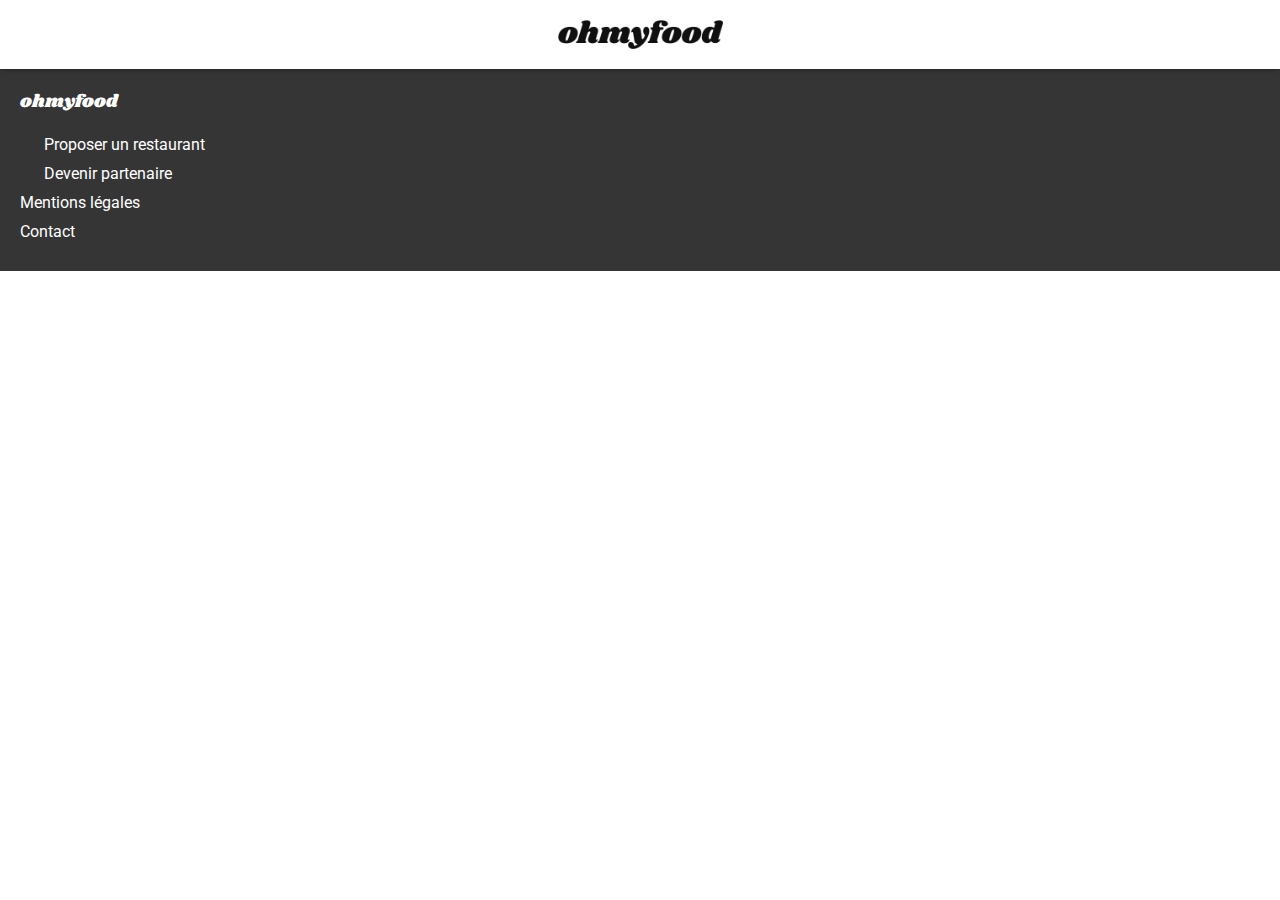
==== restaurants/a-la-francaise/index.html @ 398dfa6a "Added restaurants pages" ====
<!DOCTYPE html>
<html lang="fr">

<head>
    <meta charset="UTF-8">
    <meta name="viewport" content="width=device-width, initial-scale=1.0">
    <link rel="preconnect" href="https://fonts.gstatic.com">
    <link href="https://fonts.googleapis.com/css2?family=Roboto:wght@300;400;500;700&family=Shrikhand&display=swap"
        rel="stylesheet">
    <link rel="stylesheet" href="https://use.fontawesome.com/releases/v5.15.1/css/all.css"
        integrity="sha384-vp86vTRFVJgpjF9jiIGPEEqYqlDwgyBgEF109VFjmqGmIY/Y4HV4d3Gp2irVfcrp" crossorigin="anonymous">
    <link rel="stylesheet" href="../../css/main.css">
    <title>OhMyFood</title>
</head>

<body>

    <!-- HEADER -->
    <header class="header">
        <div class="container">
            <div class="header__brand">
                <a href="#">
                    <img src="../../assets/img/logo/ohmyfood.png" alt="ohmyfood">
                </a>
            </div>
        </div>
    </header>
    <!-- END HEADER -->



    <!-- FOOTER -->
    <footer class="footer">
        <div class="container">
            <div class="footer__brand">
                <a href="#">ohmyfood</a>
            </div>
            <ul class="footer__list">
                <li class="footer__item">
                    <a href="#"><span class="icon--prefix"><i class="fas fa-utensils"></i></span> Proposer un restaurant</a>
                </li>
                <li class="footer__item">
                    <a href="#"><span class="icon--prefix icon--xs"><i class="fas fa-hands-helping"></i></span> Devenir partenaire</a>
                </li>
                <li class="footer__item">
                    <a href="#">Mentions légales</a>
                </li>
                <li class="footer__item">
                    <a href="#">Contact</a>
                </li>
            </ul>
        </div>
    </footer>
    <!-- END FOOTER -->
</body>

</html>
---- css/main.css ----
html {
  box-sizing: border-box;
  font-size: 62.5%;
}

*, *::before, *::after {
  box-sizing: inherit;
}

body {
  margin: 0;
  font-family: 'Roboto', sans-serif;
  font-size: 1.6rem;
  font-weight: 300;
}

h1, h2, h3, h4, h5, h6, p {
  margin: 0;
  font-size: 100%;
}

ul, ol {
  margin: 0;
  padding: 0;
  list-style: none;
}

img {
  display: block;
  width: 100%;
}

a {
  text-decoration: none;
  color: inherit;
}

button {
  border: none;
  background: none;
  font: inherit;
  cursor: pointer;
}

.container {
  padding-right: 2rem;
  padding-left: 2rem;
}

.img--fluid {
  position: absolute;
  top: 0;
  right: 0;
  bottom: 0;
  left: 0;
  object-fit: cover;
  height: 100%;
}

.icon--prefix {
  display: inline-block;
  width: 2rem;
}

.icon--xs {
  font-size: 75%;
}

.sr-only {
  position: absolute;
  width: 1px;
  height: 1px;
  padding: 0;
  margin: -1px;
  overflow: hidden;
  clip: rect(0, 0, 0, 0);
  white-space: nowrap;
  border-width: 0;
}

.btn {
  display: inline-block;
  padding: 1.6rem 2.4rem;
  background: linear-gradient(to bottom, #ff79da, #9356dc);
  color: white;
  font-size: 1.5rem;
  font-weight: 500;
  box-shadow: 0 6px 8px 2px rgba(0, 0, 0, 0.15);
}

.btn--rounded {
  border-radius: 10rem;
}

.card {
  position: relative;
  overflow: hidden;
  box-shadow: 0 6px 8px 2px rgba(0, 0, 0, 0.15);
}

.card--default {
  margin-top: 2rem;
  border-radius: 1.6rem;
}

.card--inline {
  display: flex;
  align-items: center;
  padding: 2.6rem 2rem 2.6rem 2.6rem;
  border-radius: 2rem;
  background-color: #f6f6f6;
}

.card__image {
  height: 0;
  padding-top: 52.4%;
  position: relative;
}

.card__title {
  font-size: 1.8rem;
}

.card__body--inline {
  display: flex;
  padding: 1.8rem 1.4rem;
}

.card__infos {
  flex: 1;
}

.card__icon {
  width: 3rem;
  text-align: center;
  font-size: 2rem;
  color: #7d7d7d;
}

.card__label {
  margin-left: 2rem;
  font-weight: 500;
}

.card__cta {
  display: flex;
  align-items: center;
  padding: 0 1rem;
  font-size: 2.4rem;
}

.info {
  padding: 1.6rem 0;
  background-color: #e9e9e9;
  text-align: center;
  font-size: 1.5rem;
  font-weight: 700;
  color: #353535;
}

.info .fas {
  margin-right: 1.4rem;
}

.header {
  position: relative;
  padding: 2rem 0;
  box-shadow: 0 0 6px rgba(0, 0, 0, 0.4);
  z-index: 100;
}

.header__brand {
  width: 16.5rem;
  margin: 0 auto;
}

.hero {
  background-color: #f6f6f6;
  text-align: center;
}

.hero__body {
  padding: 4rem 0 5.6rem;
}

.hero__title {
  width: 80%;
  margin: 0 auto;
  font-size: 2.4rem;
}

.hero__tagline {
  margin-top: 1rem;
  font-size: 1.8rem;
  color: #353535;
}

.hero__cta {
  margin-top: 3rem;
}

.instructions {
  padding: 5rem 0 6.6rem;
}

.instructions__title {
  font-size: 2.4rem;
}

.instructions__list {
  margin-top: 3rem;
  counter-reset: step;
}

.instructions__step {
  position: relative;
  margin-top: 2rem;
  padding-left: 1.3rem;
  counter-increment: step;
}

.instructions__step::after {
  content: counter(step);
  display: inline-flex;
  align-items: center;
  justify-content: center;
  position: absolute;
  left: 0;
  top: calc(50% - 1.3rem);
  width: 2.6rem;
  height: 2.6rem;
  border-radius: 50%;
  background-color: #9356dc;
  font-size: 1.5rem;
  font-weight: 500;
  color: white;
}

.restaurants {
  padding: 5.8rem 0 6.5rem;
  background-color: #f6f6f6;
}

.restaurants__title {
  font-size: 2.4rem;
}

.restaurants__grid {
  margin-top: 3rem;
}

.footer {
  padding: 2rem 0 3rem;
  background-color: #353535;
  font-weight: 400;
  color: white;
}

.footer__brand {
  font-family: 'Shrikhand', cursive;
  font-size: 1.8rem;
}

.footer__list {
  margin-top: 2rem;
}

.footer__item {
  margin-top: 1rem;
}
/*# sourceMappingURL=main.css.map */
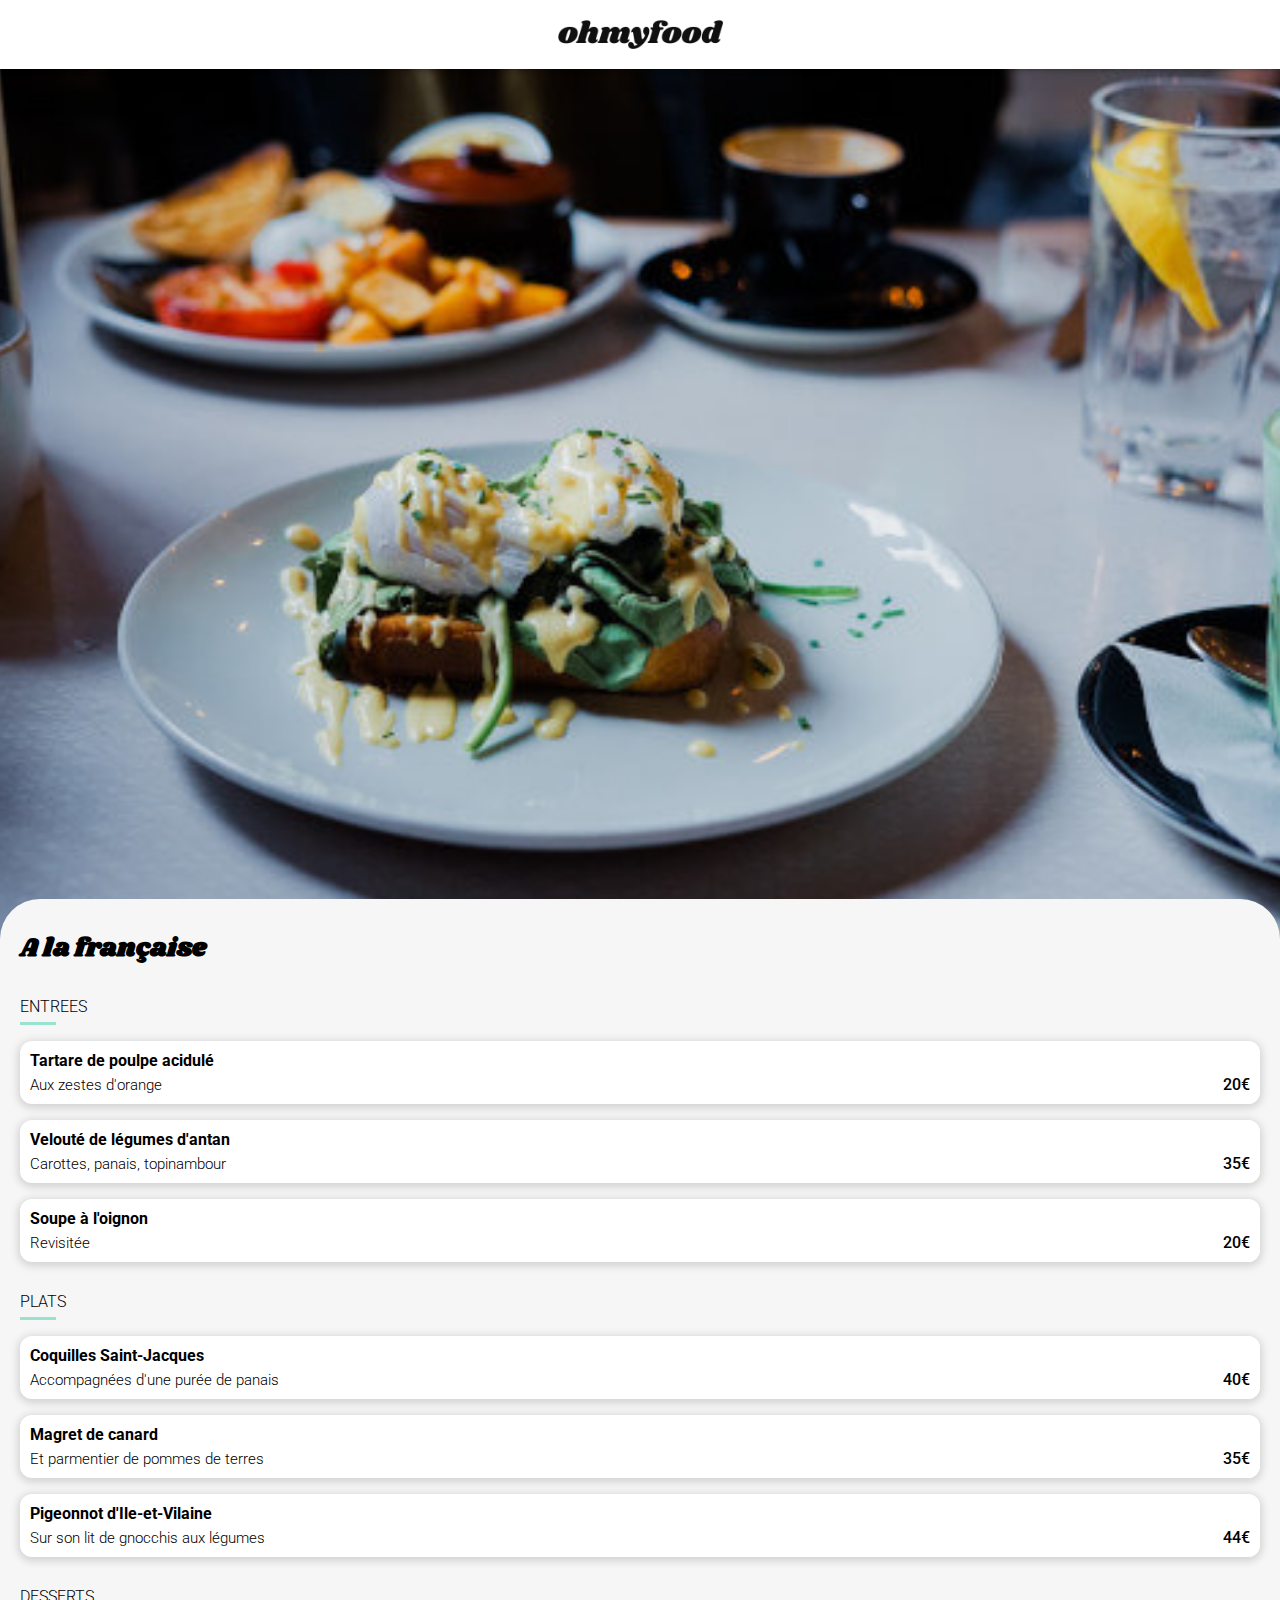
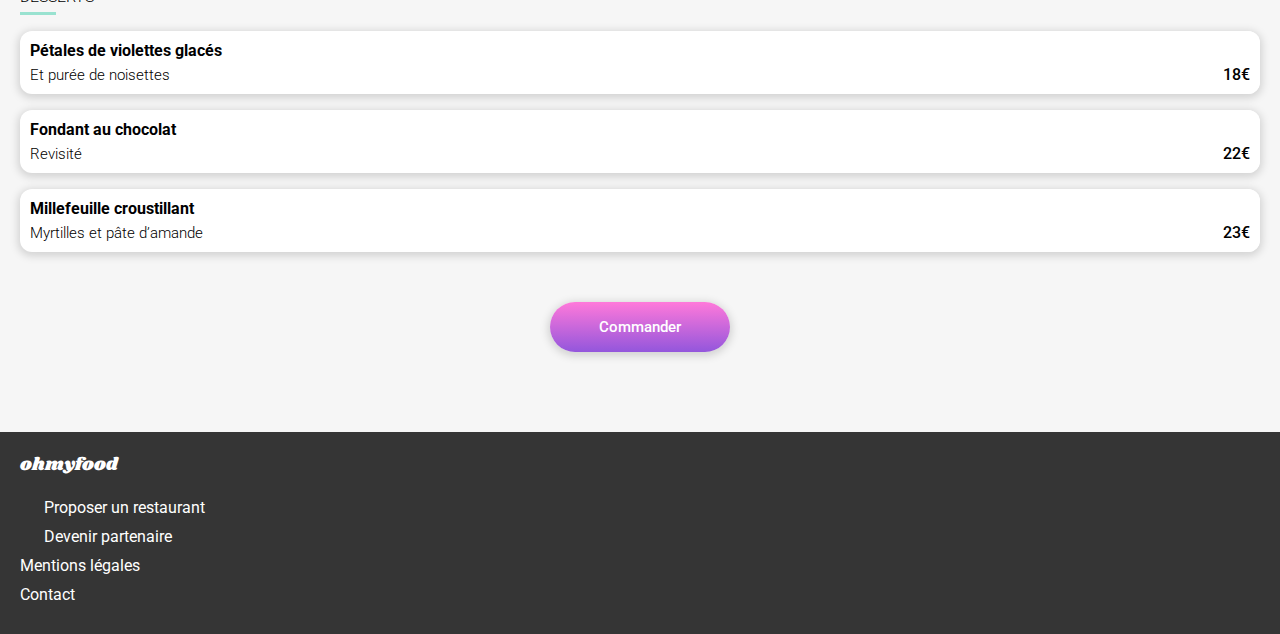
==== commit 4384718c: "Made first restaurant page" ====
--- a/restaurants/a-la-francaise/index.html
+++ b/restaurants/a-la-francaise/index.html
@@ -9,7 +9,7 @@
         rel="stylesheet">
     <link rel="stylesheet" href="https://use.fontawesome.com/releases/v5.15.1/css/all.css"
         integrity="sha384-vp86vTRFVJgpjF9jiIGPEEqYqlDwgyBgEF109VFjmqGmIY/Y4HV4d3Gp2irVfcrp" crossorigin="anonymous">
-    <link rel="stylesheet" href="../../css/main.css">
+    <link rel="stylesheet" href="/css/main.css">
     <title>OhMyFood</title>
 </head>
 
@@ -18,15 +18,166 @@
     <!-- HEADER -->
     <header class="header">
         <div class="container">
+            <a href="/" class="back">
+                <i class="fas fa-arrow-left"></i>
+            </a>
             <div class="header__brand">
                 <a href="#">
-                    <img src="../../assets/img/logo/ohmyfood.png" alt="ohmyfood">
+                    <img src="/assets/img/logo/ohmyfood.png" alt="ohmyfood">
                 </a>
             </div>
         </div>
     </header>
     <!-- END HEADER -->
 
+    <main>
+        <div class="restaurant">
+            <div class="restaurant__image">
+                <img class="img--fluid" src="/assets/img/restaurants/toa-heftiba-DQKerTsQwi0-unsplash.jpg" alt="">
+            </div>
+            <div class="container">
+                <div class="restaurant__body">
+                    <div class="restaurant__headline">
+                        <h1 class="restaurant__title">A la française</h1>
+                        <div class="restaurant__like">
+                            <button>
+                                <i class="far fa-heart"></i>
+                                <span class="sr-only">Favori</span>
+                            </button>
+                        </div>
+                    </div>
+                    <div class="restaurant__menu">
+                        <div class="category">
+                            <h2 class="category__title">ENTREES</h2>
+                            <ul class="category__list">
+                                <li class="card card--info">
+                                    <div class="card__description">
+                                        <h3>Tartare de poulpe acidulé</h3>
+                                        <p>Aux zestes d'orange</p>
+                                    </div>
+                                    <div class="card__slider">
+                                        <span class="card__price">20€</span>
+                                        <span class="card__check">
+                                            <i class="fas fa-check-circle"></i>
+                                        </span>
+                                    </div>
+                                </li>
+                                <li class="card card--info">
+                                    <div class="card__description">
+                                        <h3>Velouté de légumes d'antan</h3>
+                                        <p>Carottes, panais, topinambour</p>
+                                    </div>
+                                    <div class="card__slider">
+                                        <span class="card__price">35€</span>
+                                        <span class="card__check">
+                                            <i class="fas fa-check-circle"></i>
+                                        </span>
+                                    </div>
+                                </li>
+                                <li class="card card--info">
+                                    <div class="card__description">
+                                        <h3>Soupe à l'oignon</h3>
+                                        <p>Revisitée</p>
+                                    </div>
+                                    <div class="card__slider">
+                                        <span class="card__price">20€</span>
+                                        <span class="card__check">
+                                            <i class="fas fa-check-circle"></i>
+                                        </span>
+                                    </div>
+                                </li>
+                            </ul>
+                        </div>
+                        <div class="category">
+                            <h2 class="category__title">PLATS</h2>
+                            <ul class="category__list">
+                                <li class="card card--info">
+                                    <div class="card__description">
+                                        <h3>Coquilles Saint-Jacques</h3>
+                                        <p>Accompagnées d'une purée de panais</p>
+                                    </div>
+                                    <div class="card__slider">
+                                        <span class="card__price">40€</span>
+                                        <span class="card__check">
+                                            <i class="fas fa-check-circle"></i>
+                                        </span>
+                                    </div>
+                                </li>
+                                <li class="card card--info">
+                                    <div class="card__description">
+                                        <h3>Magret de canard</h3>
+                                        <p>Et parmentier de pommes de terres</p>
+                                    </div>
+                                    <div class="card__slider">
+                                        <span class="card__price">35€</span>
+                                        <span class="card__check">
+                                            <i class="fas fa-check-circle"></i>
+                                        </span>
+                                    </div>
+                                </li>
+                                <li class="card card--info">
+                                    <div class="card__description">
+                                        <h3>Pigeonnot d'Ile-et-Vilaine</h3>
+                                        <p>Sur son lit de gnocchis aux légumes</p>
+                                    </div>
+                                    <div class="card__slider">
+                                        <span class="card__price">44€</span>
+                                        <span class="card__check">
+                                            <i class="fas fa-check-circle"></i>
+                                        </span>
+                                    </div>
+                                </li>
+                            </ul>
+                        </div>
+                        <div class="category">
+                            <h2 class="category__title">DESSERTS</h2>
+                            <ul class="category__list">
+                                <li class="card card--info">
+                                    <div class="card__description">
+                                        <h3>Pétales de violettes glacés</h3>
+                                        <p>Et purée de noisettes</p>
+                                    </div>
+                                    <div class="card__slider">
+                                        <span class="card__price">18€</span>
+                                        <span class="card__check">
+                                            <i class="fas fa-check-circle"></i>
+                                        </span>
+                                    </div>
+                                </li>
+                                <li class="card card--info">
+                                    <div class="card__description">
+                                        <h3>Fondant au chocolat</h3>
+                                        <p>Revisité</p>
+                                    </div>
+                                    <div class="card__slider">
+                                        <span class="card__price">22€</span>
+                                        <span class="card__check">
+                                            <i class="fas fa-check-circle"></i>
+                                        </span>
+                                    </div>
+                                </li>
+                                <li class="card card--info">
+                                    <div class="card__description">
+                                        <h3>Millefeuille croustillant</h3>
+                                        <p>Myrtilles et pâte d’amande</p>
+                                    </div>
+                                    <div class="card__slider">
+                                        <span class="card__price">23€</span>
+                                        <span class="card__check">
+                                            <i class="fas fa-check-circle"></i>
+                                        </span>
+                                    </div>
+                                </li>
+                            </ul>
+                        </div>
+                    </div>
+                    <div class="restaurant__cta">
+                        <a href="#" class="btn btn--rounded">Commander</a>
+                    </div>
+                </div>
+            </div>
+        </div>
+    </main>
 
 
     <!-- FOOTER -->
@@ -37,10 +188,12 @@
             </div>
             <ul class="footer__list">
                 <li class="footer__item">
-                    <a href="#"><span class="icon--prefix"><i class="fas fa-utensils"></i></span> Proposer un restaurant</a>
-                </li>
-                <li class="footer__item">
-                    <a href="#"><span class="icon--prefix icon--xs"><i class="fas fa-hands-helping"></i></span> Devenir partenaire</a>
+                    <a href="#"><span class="icon--prefix"><i class="fas fa-utensils"></i></span> Proposer un
+                        restaurant</a>
+                </li>
+                <li class="footer__item">
+                    <a href="#"><span class="icon--prefix icon--xs"><i class="fas fa-hands-helping"></i></span> Devenir
+                        partenaire</a>
                 </li>
                 <li class="footer__item">
                     <a href="#">Mentions légales</a>
--- a/css/main.css
+++ b/css/main.css
@@ -45,6 +45,18 @@
 .container {
   padding-right: 2rem;
   padding-left: 2rem;
+}
+
+.back {
+  display: inline-flex;
+  align-items: center;
+  justify-content: center;
+  height: 3rem;
+  width: 3rem;
+  position: absolute;
+  top: calc(50% - 1.5rem);
+  font-size: 2.2rem;
+  color: #353535;
 }
 
 .img--fluid {
@@ -80,12 +92,13 @@
 
 .btn {
   display: inline-block;
+  min-width: 18rem;
   padding: 1.6rem 2.4rem;
   background: linear-gradient(to bottom, #ff79da, #9356dc);
   color: white;
   font-size: 1.5rem;
   font-weight: 500;
-  box-shadow: 0 6px 8px 2px rgba(0, 0, 0, 0.15);
+  box-shadow: 0 2px 8px 2px rgba(0, 0, 0, 0.15);
 }
 
 .btn--rounded {
@@ -109,6 +122,20 @@
   padding: 2.6rem 2rem 2.6rem 2.6rem;
   border-radius: 2rem;
   background-color: #f6f6f6;
+}
+
+.card--info {
+  display: flex;
+  margin-top: 1.6rem;
+  padding: 1rem;
+  border-radius: 1.2rem;
+  background-color: white;
+  cursor: pointer;
+  box-shadow: 0 2px 8px 2px rgba(0, 0, 0, 0.15);
+}
+
+.card--info:hover .card__slider {
+  transform: translateX(0);
 }
 
 .card__image {
@@ -142,11 +169,51 @@
   font-weight: 500;
 }
 
+.card__description {
+  flex: 1;
+}
+
+.card__description p {
+  margin-top: 0.6rem;
+  font-size: 1.5rem;
+}
+
 .card__cta {
   display: flex;
   align-items: center;
   padding: 0 1rem;
   font-size: 2.4rem;
+}
+
+.card__slider {
+  display: flex;
+  position: absolute;
+  height: 100%;
+  top: 0;
+  right: 0;
+  bottom: 0;
+  transform: translateX(6rem);
+  transition: transform 0.25s ease-in-out;
+  background: linear-gradient(90deg, transparent, white 2.4rem);
+}
+
+.card__price {
+  width: auto;
+  align-self: flex-end;
+  padding-right: 1rem;
+  padding-bottom: 1rem;
+  padding-left: 2.4rem;
+  font-weight: 500;
+}
+
+.card__check {
+  display: inline-flex;
+  align-items: center;
+  justify-content: center;
+  width: 6rem;
+  font-size: 2rem;
+  background-color: #99e2d0;
+  color: white;
 }
 
 .info {
@@ -197,6 +264,23 @@
 
 .hero__cta {
   margin-top: 3rem;
+}
+
+.category {
+  margin-top: 3rem;
+}
+
+.category__title {
+  font-weight: 300;
+}
+
+.category__title::after {
+  content: "";
+  display: block;
+  width: 4ch;
+  height: 3px;
+  margin-top: 6px;
+  background-color: #99e2d0;
 }
 
 .instructions {
@@ -236,6 +320,50 @@
   color: white;
 }
 
+.restaurant {
+  background-color: #f6f6f6;
+}
+
+.restaurant__image {
+  position: relative;
+  height: 0;
+  padding-top: 68%;
+  overflow: hidden;
+}
+
+.restaurant__body {
+  position: relative;
+  margin-right: -2rem;
+  margin-left: -2rem;
+  padding: 3rem 2rem 4rem;
+  border-radius: 4rem 4rem 0 0;
+  background-color: #f6f6f6;
+  transform: translateY(-4rem);
+}
+
+.restaurant__headline {
+  display: flex;
+  align-items: center;
+}
+
+.restaurant__title {
+  flex: 1;
+  font-family: 'Shrikhand', cursive;
+  font-size: 2.6rem;
+}
+
+.restaurant__like {
+  display: flex;
+  align-items: center;
+  padding: 0 1rem;
+  font-size: 2.4rem;
+}
+
+.restaurant__cta {
+  margin-top: 5rem;
+  text-align: center;
+}
+
 .restaurants {
   padding: 5.8rem 0 6.5rem;
   background-color: #f6f6f6;
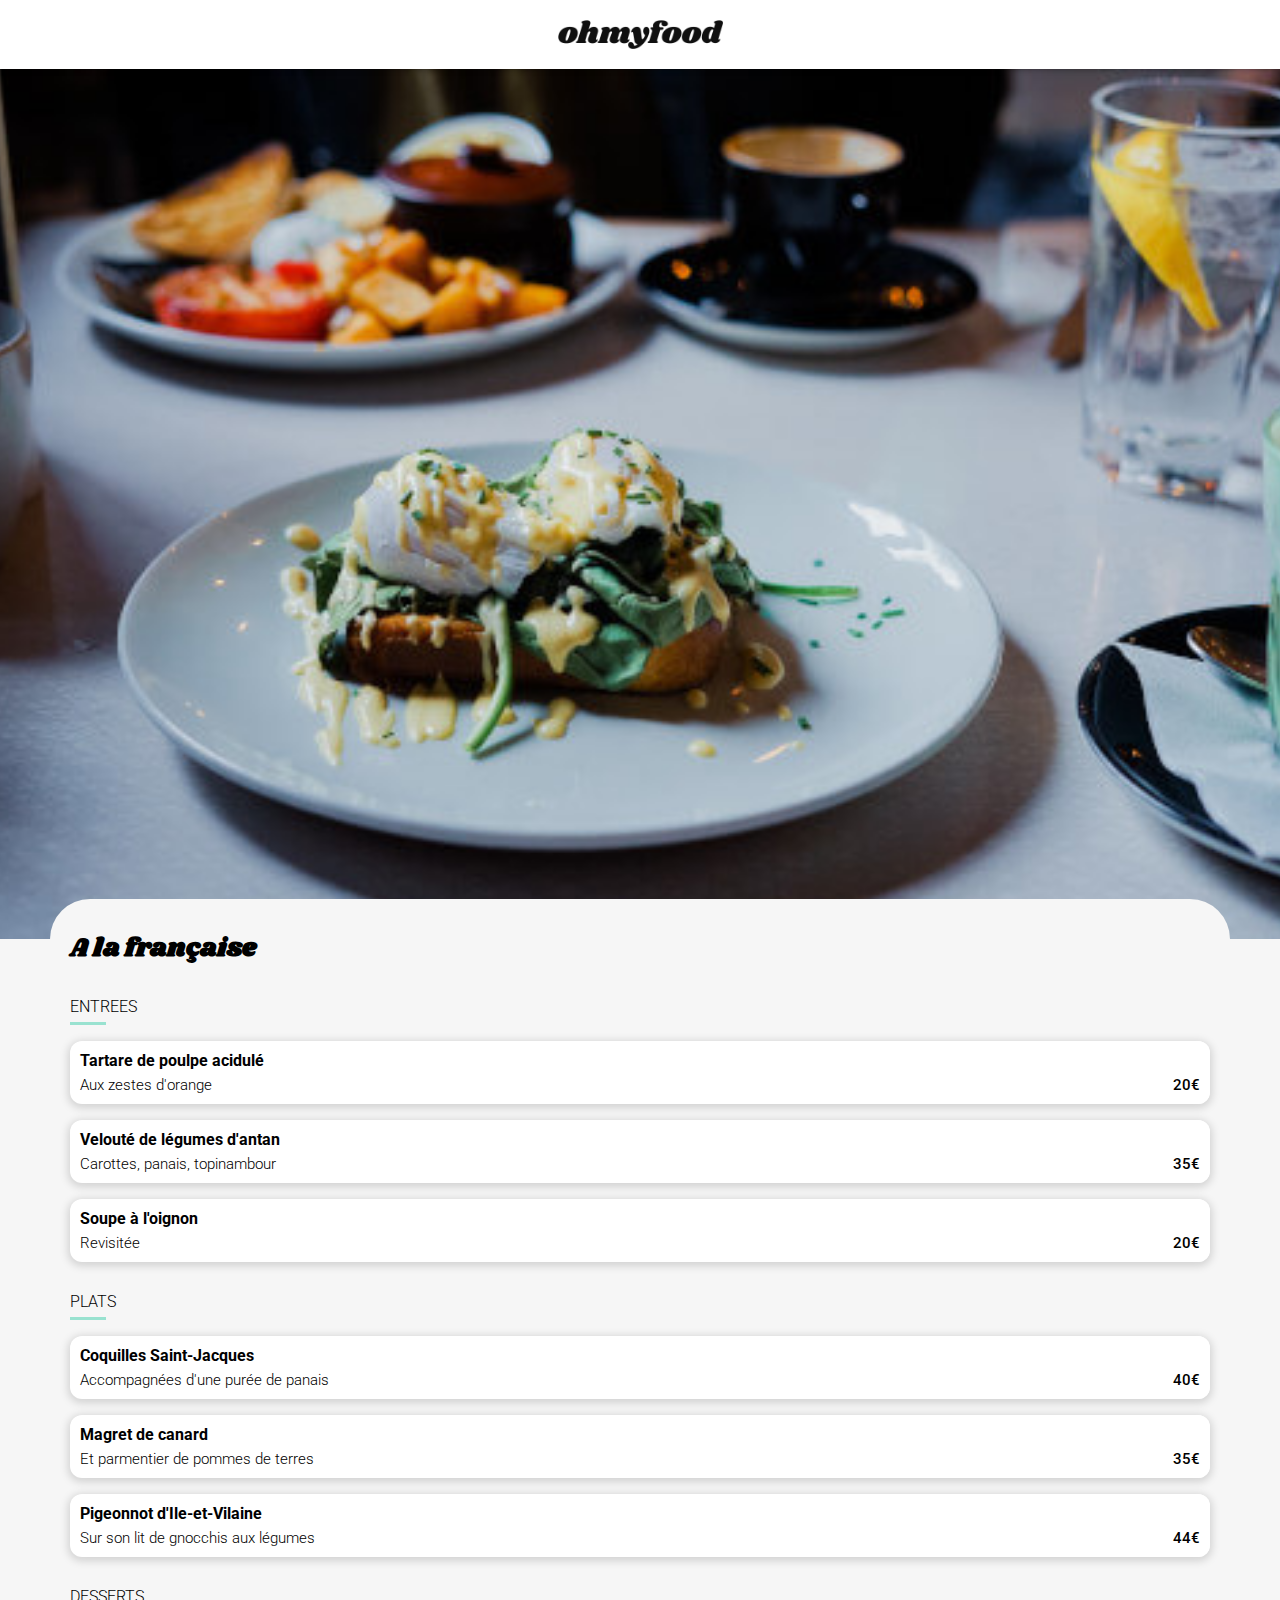
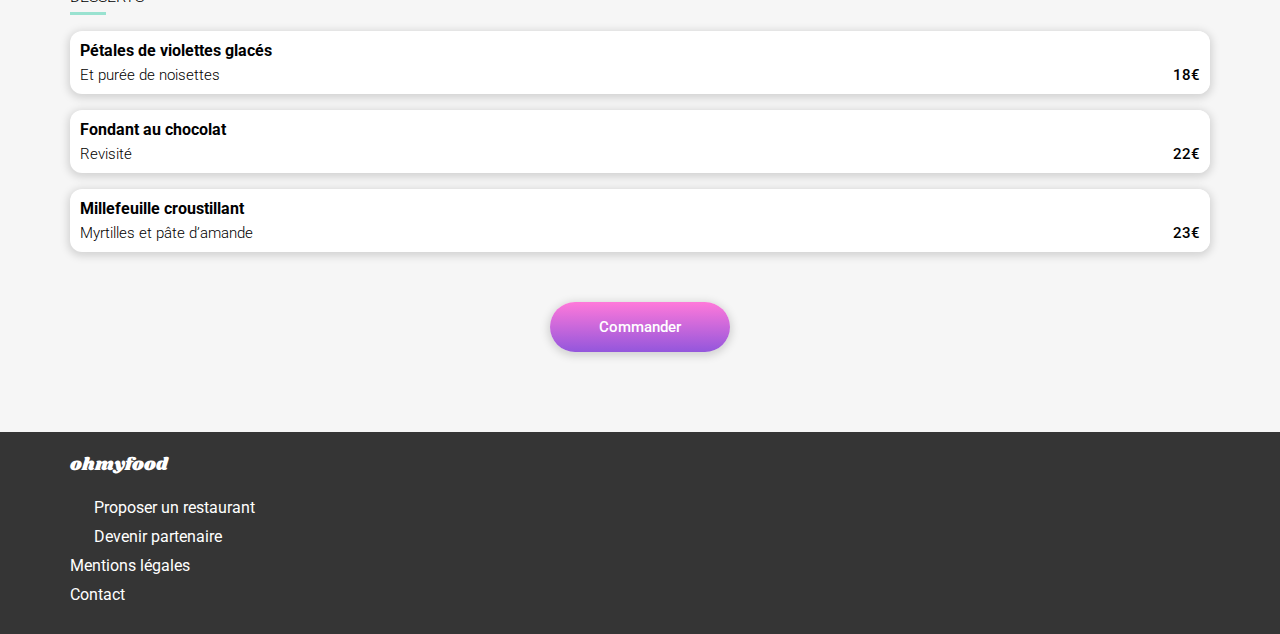
==== commit 1a5993c0: "Added hover effect to 'like' button" ====
--- a/restaurants/a-la-francaise/index.html
+++ b/restaurants/a-la-francaise/index.html
@@ -40,8 +40,9 @@
                     <div class="restaurant__headline">
                         <h1 class="restaurant__title">A la française</h1>
                         <div class="restaurant__like">
-                            <button>
+                            <button class="like">
                                 <i class="far fa-heart"></i>
+                                <i class="fas fa-heart"></i>
                                 <span class="sr-only">Favori</span>
                             </button>
                         </div>
--- a/css/main.css
+++ b/css/main.css
@@ -1,6 +1,7 @@
 html {
   box-sizing: border-box;
   font-size: 62.5%;
+  scroll-behavior: smooth;
 }
 
 *, *::before, *::after {
@@ -43,6 +44,9 @@
 }
 
 .container {
+  width: 100%;
+  max-width: 1180px;
+  margin: 0 auto;
   padding-right: 2rem;
   padding-left: 2rem;
 }
@@ -90,6 +94,30 @@
   border-width: 0;
 }
 
+.like {
+  display: block;
+  position: relative;
+  width: 25px;
+  height: 25px;
+}
+
+.like .fas,
+.like .far {
+  position: absolute;
+  top: 0;
+  left: 0;
+}
+
+.like .fas {
+  color: #9356dc;
+  opacity: 0;
+}
+
+.like:hover .fas {
+  opacity: 1;
+}
+
+/* MEDIA QUERIES */
 .btn {
   display: inline-block;
   min-width: 18rem;
@@ -98,6 +126,7 @@
   color: white;
   font-size: 1.5rem;
   font-weight: 500;
+  transition: box-shadow 0.2s linear;
   box-shadow: 0 2px 8px 2px rgba(0, 0, 0, 0.15);
 }
 
@@ -105,6 +134,10 @@
   border-radius: 10rem;
 }
 
+.btn:hover {
+  box-shadow: 0 4px 8px 2px rgba(0, 0, 0, 0.3);
+}
+
 .card {
   position: relative;
   overflow: hidden;
@@ -112,8 +145,12 @@
 }
 
 .card--default {
-  margin-top: 2rem;
   border-radius: 1.6rem;
+  transition: transform 0.2s ease-in-out;
+}
+
+.card--default:hover {
+  transform: scale(0.98);
 }
 
 .card--inline {
@@ -122,6 +159,21 @@
   padding: 2.6rem 2rem 2.6rem 2.6rem;
   border-radius: 2rem;
   background-color: #f6f6f6;
+}
+
+@media screen and (min-width: 768px) {
+  .card--inline {
+    flex-direction: column;
+    height: 100%;
+  }
+}
+
+.card--inline:hover {
+  background-color: #f2eafb;
+}
+
+.card--inline:hover .card__icon {
+  color: #9356dc;
 }
 
 .card--info {
@@ -164,13 +216,28 @@
   color: #7d7d7d;
 }
 
+@media screen and (min-width: 768px) {
+  .card__icon {
+    margin-bottom: 1.4rem;
+    font-size: 3rem;
+  }
+}
+
 .card__label {
   margin-left: 2rem;
   font-weight: 500;
 }
 
+@media screen and (min-width: 768px) {
+  .card__label {
+    margin-left: unset;
+    text-align: center;
+  }
+}
+
 .card__description {
   flex: 1;
+  text-overflow: ellipsis;
 }
 
 .card__description p {
@@ -203,6 +270,7 @@
   padding-right: 1rem;
   padding-bottom: 1rem;
   padding-left: 2.4rem;
+  font-size: 1.5rem;
   font-weight: 500;
 }
 
@@ -229,6 +297,20 @@
   margin-right: 1.4rem;
 }
 
+.label {
+  display: inline-block;
+  position: absolute;
+  top: 2rem;
+  right: 2rem;
+  padding: 0.5rem 1rem;
+  border-radius: 2px;
+  background-color: #99e2d0;
+  color: #217460;
+  font-size: 1.5rem;
+  font-weight: 500;
+  z-index: 200;
+}
+
 .header {
   position: relative;
   padding: 2rem 0;
@@ -296,11 +378,27 @@
   counter-reset: step;
 }
 
+@media screen and (min-width: 768px) {
+  .instructions__list {
+    display: flex;
+    gap: 3rem;
+  }
+}
+
 .instructions__step {
+  max-width: 360px;
+  margin: 0 auto;
   position: relative;
   margin-top: 2rem;
   padding-left: 1.3rem;
   counter-increment: step;
+}
+
+@media screen and (min-width: 768px) {
+  .instructions__step {
+    flex: 1;
+    margin: unset;
+  }
 }
 
 .instructions__step::after {
@@ -374,7 +472,17 @@
 }
 
 .restaurants__grid {
+  display: grid;
+  row-gap: 2rem;
   margin-top: 3rem;
+}
+
+@media screen and (min-width: 768px) {
+  .restaurants__grid {
+    grid-template-columns: repeat(2, 1fr);
+    column-gap: 3rem;
+    row-gap: 3rem;
+  }
 }
 
 .footer {
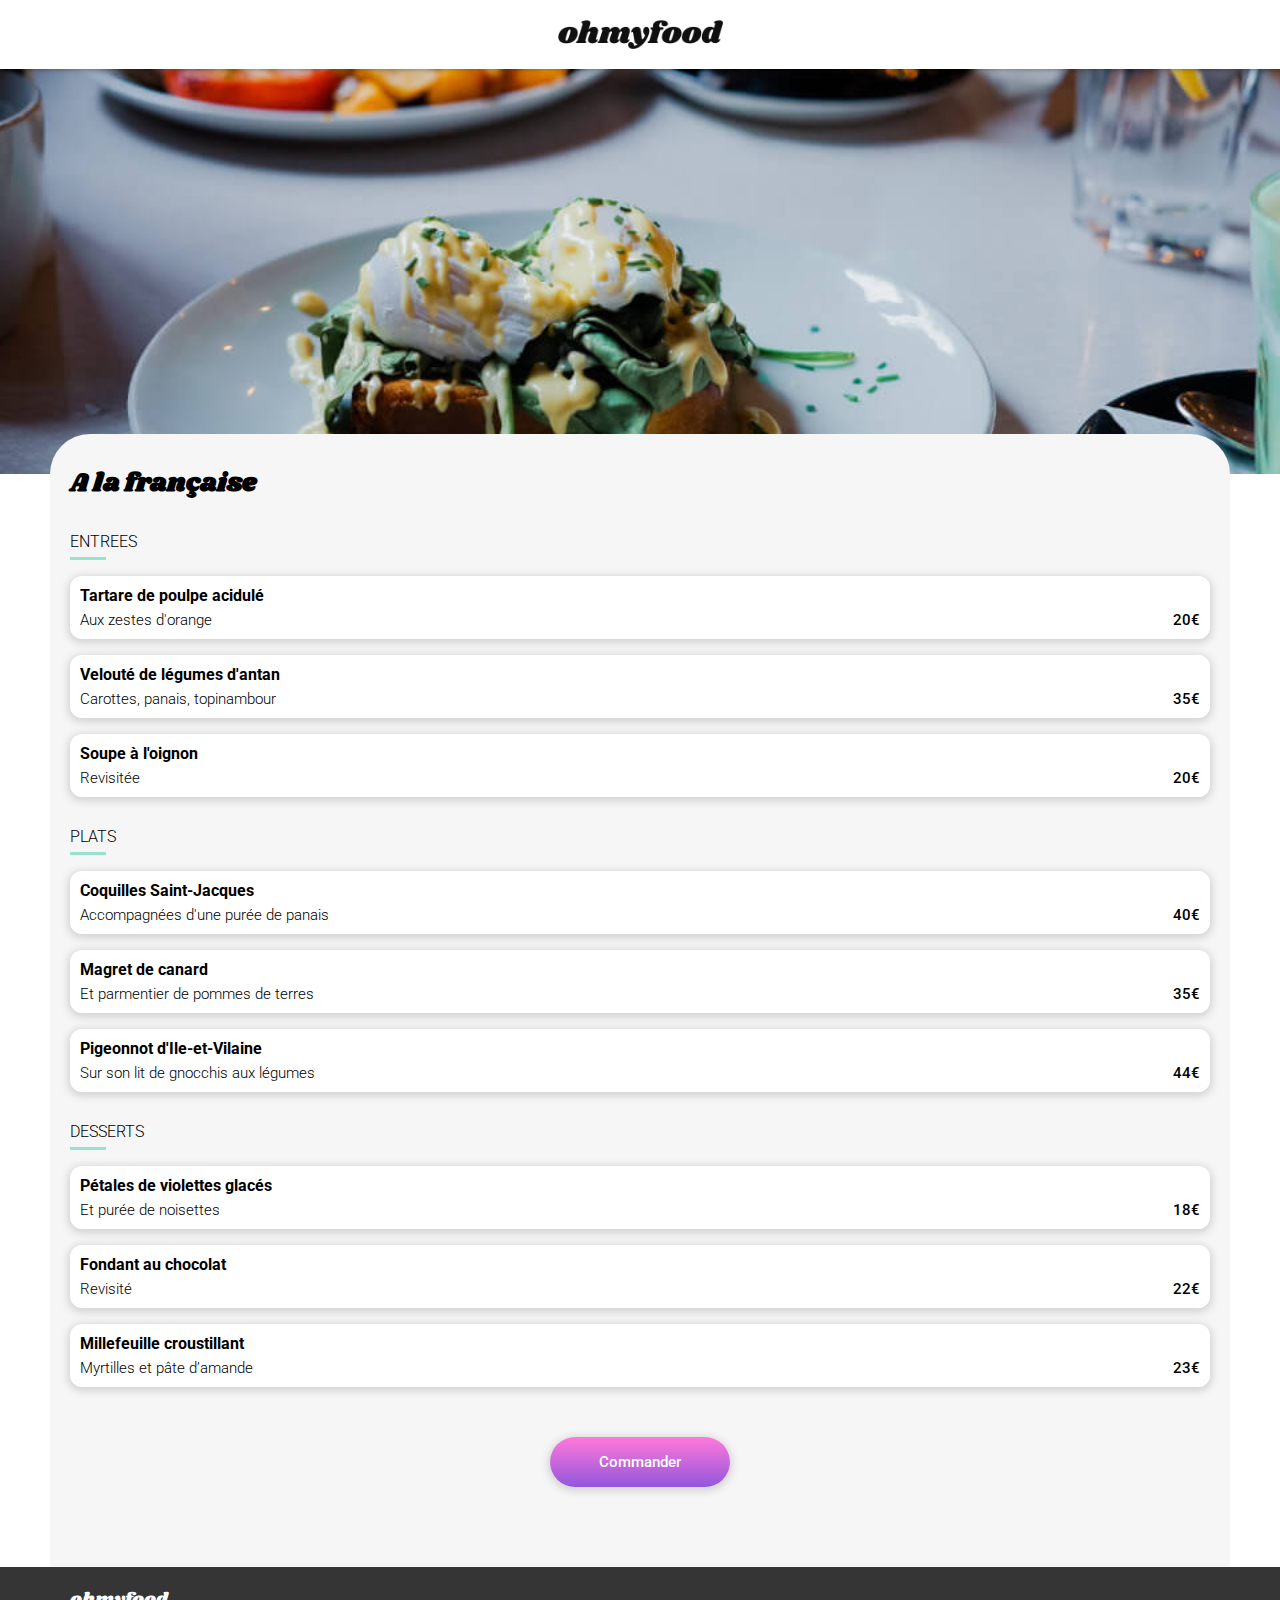
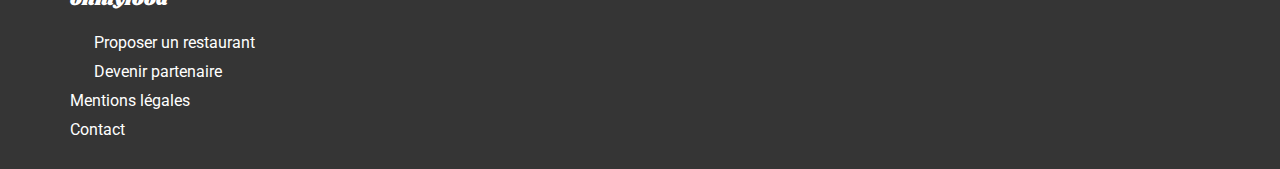
==== commit 96ebf193: "Added responsive images" ====
--- a/restaurants/a-la-francaise/index.html
+++ b/restaurants/a-la-francaise/index.html
@@ -32,9 +32,11 @@
 
     <main>
         <div class="restaurant">
-            <div class="restaurant__image">
-                <img class="img--fluid" src="/assets/img/restaurants/toa-heftiba-DQKerTsQwi0-unsplash.jpg" alt="">
-            </div>
+            <picture class="restaurant__image">
+                <source media="(min-width: 960px)" srcset="/assets/img/restaurants/w-960/toa-heftiba-DQKerTsQwi0-unsplash.jpg">
+                <source media="(min-width: 640px)" srcset="/assets/img/restaurants/w-640/toa-heftiba-DQKerTsQwi0-unsplash.jpg">
+                <img class="img--fluid" src="/assets/img/restaurants/toa-heftiba-DQKerTsQwi0-unsplash.jpg" alt="A la Française">
+            </picture>
             <div class="container">
                 <div class="restaurant__body">
                     <div class="restaurant__headline">
--- a/css/main.css
+++ b/css/main.css
@@ -41,6 +41,10 @@
   background: none;
   font: inherit;
   cursor: pointer;
+}
+
+picture {
+  display: block;
 }
 
 .container {
@@ -61,6 +65,10 @@
   top: calc(50% - 1.5rem);
   font-size: 2.2rem;
   color: #353535;
+}
+
+.back:hover {
+  color: #9356dc;
 }
 
 .img--fluid {
@@ -420,6 +428,8 @@
 
 .restaurant {
   background-color: #f6f6f6;
+  background-color: white;
+  margin-bottom: -4rem;
 }
 
 .restaurant__image {
@@ -429,11 +439,18 @@
   overflow: hidden;
 }
 
+@media screen and (min-width: 768px) {
+  .restaurant__image {
+    height: 45vh;
+    padding-top: unset;
+  }
+}
+
 .restaurant__body {
   position: relative;
   margin-right: -2rem;
   margin-left: -2rem;
-  padding: 3rem 2rem 4rem;
+  padding: 3rem 2rem 8rem;
   border-radius: 4rem 4rem 0 0;
   background-color: #f6f6f6;
   transform: translateY(-4rem);
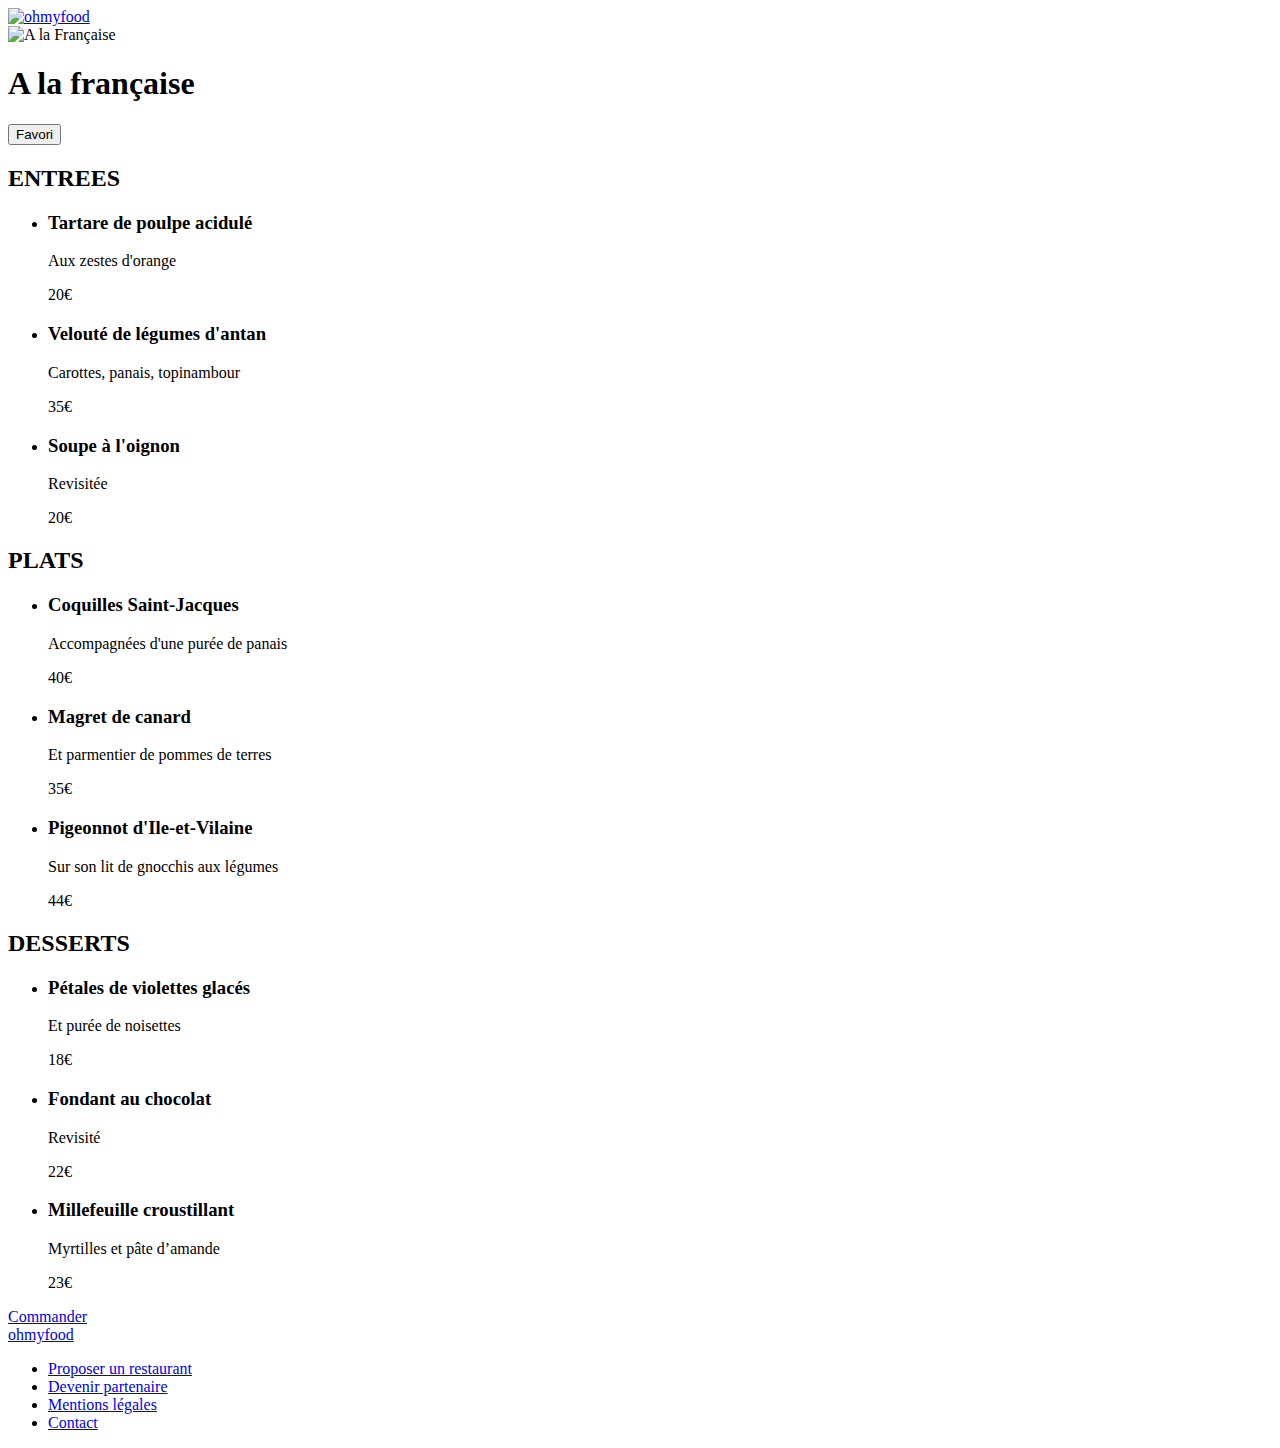
==== commit 849b0860: "Fixed not working url on github pages" ====
--- a/restaurants/a-la-francaise/index.html
+++ b/restaurants/a-la-francaise/index.html
@@ -9,7 +9,7 @@
         rel="stylesheet">
     <link rel="stylesheet" href="https://use.fontawesome.com/releases/v5.15.1/css/all.css"
         integrity="sha384-vp86vTRFVJgpjF9jiIGPEEqYqlDwgyBgEF109VFjmqGmIY/Y4HV4d3Gp2irVfcrp" crossorigin="anonymous">
-    <link rel="stylesheet" href="/css/main.css">
+    <link rel="stylesheet" href="/SebastienCoupe_3_16112020/css/main.css">
     <title>OhMyFood</title>
 </head>
 
@@ -18,12 +18,12 @@
     <!-- HEADER -->
     <header class="header">
         <div class="container">
-            <a href="/" class="back">
+            <a href="/SebastienCoupe_3_16112020/" class="back">
                 <i class="fas fa-arrow-left"></i>
             </a>
             <div class="header__brand">
                 <a href="#">
-                    <img src="/assets/img/logo/ohmyfood.png" alt="ohmyfood">
+                    <img src="/SebastienCoupe_3_16112020/assets/img/logo/ohmyfood.png" alt="ohmyfood">
                 </a>
             </div>
         </div>
@@ -33,9 +33,9 @@
     <main>
         <div class="restaurant">
             <picture class="restaurant__image">
-                <source media="(min-width: 960px)" srcset="/assets/img/restaurants/w-960/toa-heftiba-DQKerTsQwi0-unsplash.jpg">
-                <source media="(min-width: 640px)" srcset="/assets/img/restaurants/w-640/toa-heftiba-DQKerTsQwi0-unsplash.jpg">
-                <img class="img--fluid" src="/assets/img/restaurants/toa-heftiba-DQKerTsQwi0-unsplash.jpg" alt="A la Française">
+                <source media="(min-width: 960px)" srcset="/SebastienCoupe_3_16112020/assets/img/restaurants/w-960/toa-heftiba-DQKerTsQwi0-unsplash.jpg">
+                <source media="(min-width: 640px)" srcset="/SebastienCoupe_3_16112020/assets/img/restaurants/w-640/toa-heftiba-DQKerTsQwi0-unsplash.jpg">
+                <img class="img--fluid" src="/SebastienCoupe_3_16112020/assets/img/restaurants/toa-heftiba-DQKerTsQwi0-unsplash.jpg" alt="A la Française">
             </picture>
             <div class="container">
                 <div class="restaurant__body">
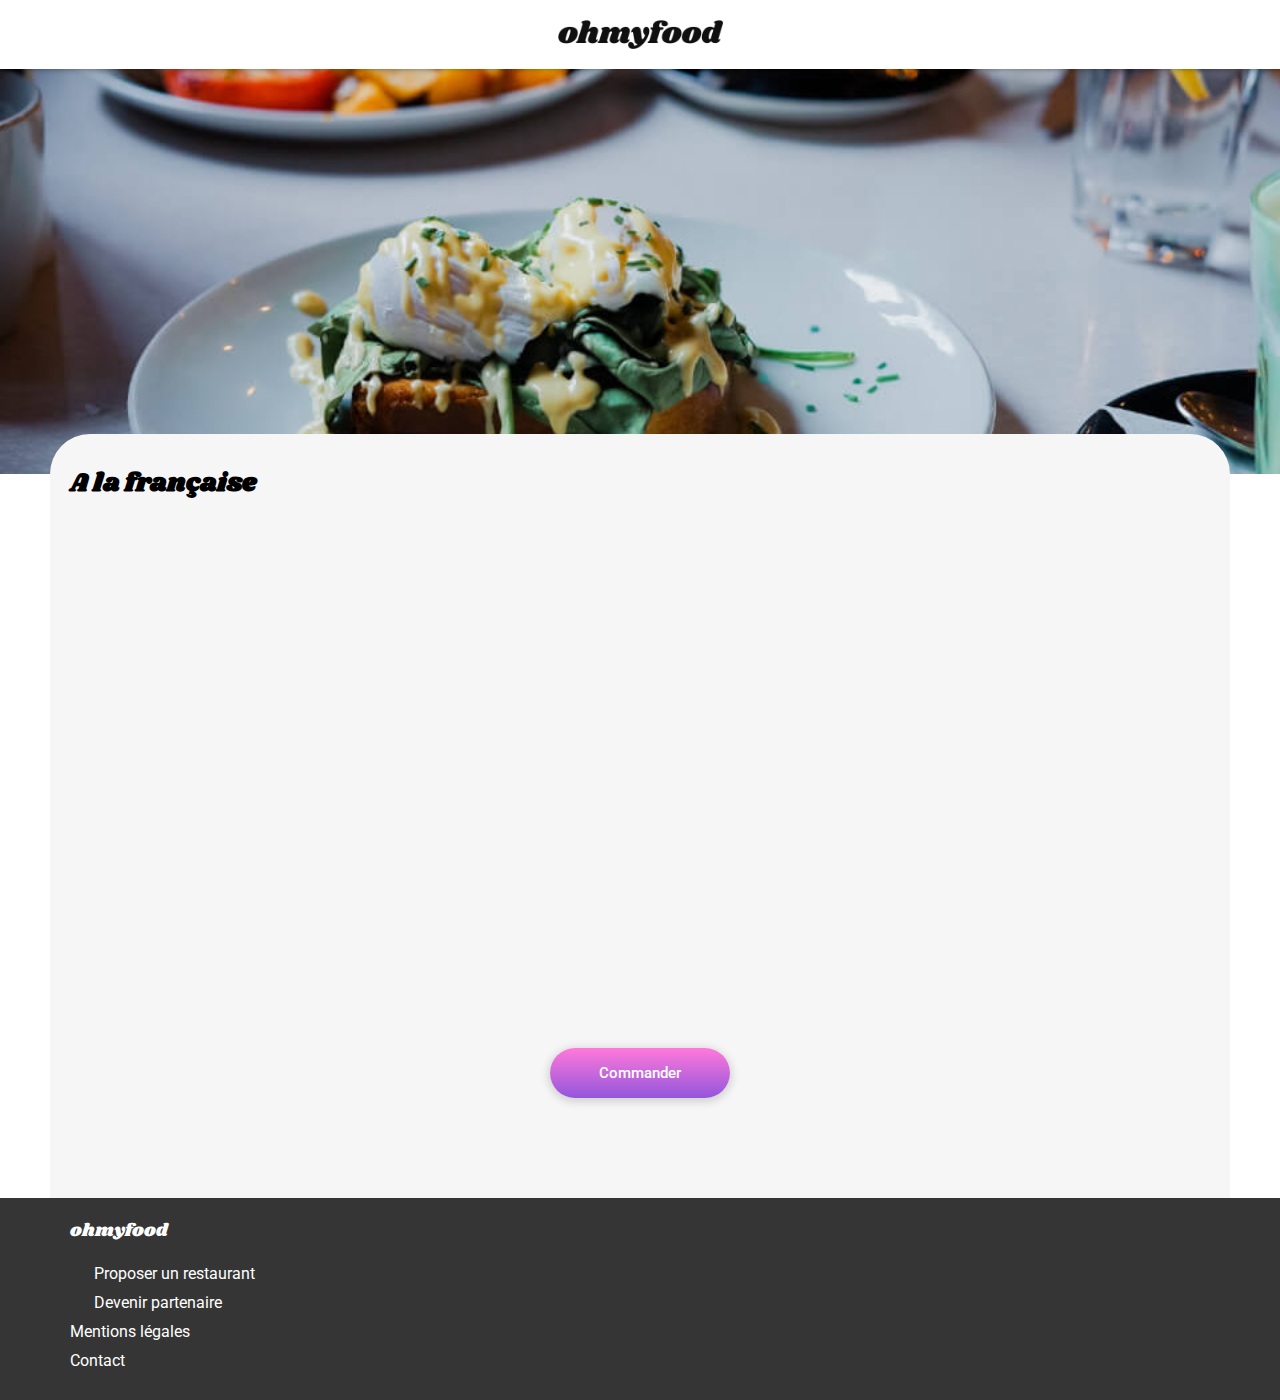
==== commit 9d0367ea: "Fixed links not working on local env" ====
--- a/restaurants/a-la-francaise/index.html
+++ b/restaurants/a-la-francaise/index.html
@@ -9,7 +9,7 @@
         rel="stylesheet">
     <link rel="stylesheet" href="https://use.fontawesome.com/releases/v5.15.1/css/all.css"
         integrity="sha384-vp86vTRFVJgpjF9jiIGPEEqYqlDwgyBgEF109VFjmqGmIY/Y4HV4d3Gp2irVfcrp" crossorigin="anonymous">
-    <link rel="stylesheet" href="/SebastienCoupe_3_16112020/css/main.css">
+    <link rel="stylesheet" href="../../css/main.css">
     <title>OhMyFood</title>
 </head>
 
@@ -18,12 +18,12 @@
     <!-- HEADER -->
     <header class="header">
         <div class="container">
-            <a href="/SebastienCoupe_3_16112020/" class="back">
+            <a href="../../" class="back">
                 <i class="fas fa-arrow-left"></i>
             </a>
             <div class="header__brand">
-                <a href="#">
-                    <img src="/SebastienCoupe_3_16112020/assets/img/logo/ohmyfood.png" alt="ohmyfood">
+                <a href="../../">
+                    <img src="../../assets/img/logo/ohmyfood.png" alt="ohmyfood">
                 </a>
             </div>
         </div>
@@ -33,9 +33,9 @@
     <main>
         <div class="restaurant">
             <picture class="restaurant__image">
-                <source media="(min-width: 960px)" srcset="/SebastienCoupe_3_16112020/assets/img/restaurants/w-960/toa-heftiba-DQKerTsQwi0-unsplash.jpg">
-                <source media="(min-width: 640px)" srcset="/SebastienCoupe_3_16112020/assets/img/restaurants/w-640/toa-heftiba-DQKerTsQwi0-unsplash.jpg">
-                <img class="img--fluid" src="/SebastienCoupe_3_16112020/assets/img/restaurants/toa-heftiba-DQKerTsQwi0-unsplash.jpg" alt="A la Française">
+                <source media="(min-width: 960px)" srcset="../../assets/img/restaurants/w-960/toa-heftiba-DQKerTsQwi0-unsplash.jpg">
+                <source media="(min-width: 640px)" srcset="../../assets/img/restaurants/w-640/toa-heftiba-DQKerTsQwi0-unsplash.jpg">
+                <img class="img--fluid" src="../../assets/img/restaurants/toa-heftiba-DQKerTsQwi0-unsplash.jpg" alt="A la Française">
             </picture>
             <div class="container">
                 <div class="restaurant__body">
--- a/css/main.css
+++ b/css/main.css
@@ -0,0 +1,654 @@
+html {
+  box-sizing: border-box;
+  font-size: 62.5%;
+  scroll-behavior: smooth;
+}
+
+*, *::before, *::after {
+  box-sizing: inherit;
+}
+
+body {
+  margin: 0;
+  font-family: 'Roboto', sans-serif;
+  font-size: 1.6rem;
+  font-weight: 300;
+}
+
+h1, h2, h3, h4, h5, h6, p {
+  margin: 0;
+  font-size: 100%;
+}
+
+ul, ol {
+  margin: 0;
+  padding: 0;
+  list-style: none;
+}
+
+img {
+  display: block;
+  width: 100%;
+}
+
+a {
+  text-decoration: none;
+  color: inherit;
+}
+
+button {
+  border: none;
+  background: none;
+  font: inherit;
+  cursor: pointer;
+  outline: none;
+}
+
+picture {
+  display: block;
+}
+
+.container {
+  width: 100%;
+  max-width: 1180px;
+  margin: 0 auto;
+  padding-right: 2rem;
+  padding-left: 2rem;
+}
+
+.back {
+  display: inline-flex;
+  align-items: center;
+  justify-content: center;
+  height: 3rem;
+  width: 3rem;
+  position: absolute;
+  top: calc(50% - 1.5rem);
+  font-size: 2.2rem;
+  color: #353535;
+}
+
+.back:hover {
+  color: #9356dc;
+}
+
+.img--fluid {
+  position: absolute;
+  top: 0;
+  right: 0;
+  bottom: 0;
+  left: 0;
+  object-fit: cover;
+  height: 100%;
+}
+
+.icon--prefix {
+  display: inline-block;
+  width: 2rem;
+}
+
+.icon--xs {
+  font-size: 75%;
+}
+
+.sr-only {
+  position: absolute;
+  width: 1px;
+  height: 1px;
+  padding: 0;
+  margin: -1px;
+  overflow: hidden;
+  clip: rect(0, 0, 0, 0);
+  white-space: nowrap;
+  border-width: 0;
+}
+
+.like {
+  display: block;
+  position: relative;
+  width: 25px;
+  height: 25px;
+}
+
+.like .fas,
+.like .far {
+  position: absolute;
+  top: 0;
+  left: 0;
+}
+
+.like .fas {
+  color: #9356dc;
+  opacity: 0;
+  transition: opacity 0.2s ease-in;
+}
+
+.like:hover .fas {
+  opacity: 1;
+}
+
+/* MEDIA QUERIES */
+@keyframes slide-up {
+  to {
+    opacity: 1;
+    transform: translateY(0);
+  }
+}
+
+@keyframes fade-out {
+  0% {
+    opacity: 1;
+  }
+  50% {
+    opacity: 1;
+  }
+  100% {
+    opacity: 0;
+  }
+}
+
+@keyframes rotate {
+  from {
+    transform: rotate(0);
+  }
+  to {
+    transform: rotate(360deg);
+  }
+}
+
+.overlay {
+  display: flex;
+  justify-content: center;
+  align-items: center;
+  position: fixed;
+  top: 0;
+  right: 0;
+  bottom: 0;
+  left: 0;
+  background-color: rgba(255, 255, 255, 0.9);
+  z-index: 900;
+  pointer-events: none;
+  animation: fade-out 3s ease-out forwards;
+}
+
+.loader {
+  width: 100px;
+  height: 100px;
+  border: 15px solid transparent;
+  border-top-color: #9356dc;
+  border-bottom-color: #9356dc;
+  border-radius: 50%;
+  animation: rotate 1.2s linear;
+  animation-iteration-count: 3;
+}
+
+.btn {
+  display: inline-block;
+  min-width: 18rem;
+  padding: 1.6rem 2.4rem;
+  background: linear-gradient(to bottom, #ff79da, #9356dc);
+  color: white;
+  font-size: 1.5rem;
+  font-weight: 500;
+  transition: box-shadow 0.2s linear;
+  box-shadow: 0 2px 8px 2px rgba(0, 0, 0, 0.15);
+}
+
+.btn--rounded {
+  border-radius: 10rem;
+}
+
+.btn:hover {
+  box-shadow: 0 4px 8px 2px rgba(0, 0, 0, 0.3);
+  background: linear-gradient(to bottom, #ff93e1, #a16be0);
+}
+
+.card {
+  position: relative;
+  overflow: hidden;
+  box-shadow: 0 6px 8px 2px rgba(0, 0, 0, 0.15);
+}
+
+.card--default {
+  border-radius: 1.6rem;
+  transition: transform 0.2s ease-in-out;
+}
+
+.card--default img {
+  transition: transform 0.25s ease-in-out;
+}
+
+.card--default:hover img {
+  transform: scale(1.05);
+}
+
+.card--inline {
+  display: flex;
+  align-items: center;
+  padding: 2.6rem 2rem 2.6rem 2.6rem;
+  border-radius: 2rem;
+  background-color: #f6f6f6;
+}
+
+@media screen and (min-width: 768px) {
+  .card--inline {
+    flex-direction: column;
+    height: 100%;
+  }
+}
+
+.card--inline:hover {
+  background-color: #f2eafb;
+}
+
+.card--inline:hover .card__icon {
+  color: #9356dc;
+}
+
+.card--info {
+  display: flex;
+  flex: 1;
+  padding: 1rem;
+  border-radius: 1.2rem;
+  background-color: white;
+  cursor: pointer;
+  box-shadow: 0 2px 8px 2px rgba(0, 0, 0, 0.15);
+}
+
+.card--info:hover .card__slider {
+  margin-right: -1rem;
+}
+
+.card--info:hover .card__check .fas {
+  transform: rotate(0);
+}
+
+.card__image {
+  height: 0;
+  padding-top: 52.4%;
+  position: relative;
+  overflow: hidden;
+}
+
+.card__title {
+  font-size: 1.8rem;
+}
+
+.card__body--inline {
+  display: flex;
+  padding: 1.8rem 1.4rem;
+}
+
+.card__infos {
+  flex: 1;
+}
+
+.card__icon {
+  width: 3rem;
+  text-align: center;
+  font-size: 2rem;
+  color: #7d7d7d;
+}
+
+@media screen and (min-width: 768px) {
+  .card__icon {
+    margin-bottom: 1.4rem;
+    font-size: 3rem;
+  }
+}
+
+.card__label {
+  margin-left: 2rem;
+  font-weight: 500;
+}
+
+@media screen and (min-width: 768px) {
+  .card__label {
+    margin-left: unset;
+    text-align: center;
+  }
+}
+
+.card__description {
+  flex: 1;
+  overflow: hidden;
+}
+
+.card__description h3,
+.card__description p {
+  overflow: hidden;
+  white-space: nowrap;
+  text-overflow: ellipsis;
+}
+
+.card__description p {
+  margin-top: 0.6rem;
+  font-size: 1.5rem;
+}
+
+.card__cta {
+  display: flex;
+  align-items: center;
+  padding: 0 1rem;
+  font-size: 2.4rem;
+}
+
+.card__slider {
+  display: flex;
+  width: 11rem;
+  transition: margin 0.2s ease-in-out;
+  margin: -1rem -7rem -1rem auto;
+}
+
+.card__price {
+  flex: 1;
+  align-self: flex-end;
+  padding-right: 1.2rem;
+  padding-bottom: 1rem;
+  padding-left: 0.8rem;
+  font-size: 1.5rem;
+  font-weight: 500;
+  text-align: right;
+}
+
+.card__check {
+  display: flex;
+  align-items: center;
+  justify-content: center;
+  width: 6rem;
+  font-size: 2rem;
+  background-color: #99e2d0;
+  color: white;
+}
+
+.card__check .fas {
+  transition: transform 0.2s ease-in-out;
+  transition-delay: 0.15s;
+  transform: rotate(-180deg);
+}
+
+.info {
+  padding: 1.6rem 0;
+  background-color: #e9e9e9;
+  text-align: center;
+  font-size: 1.5rem;
+  font-weight: 700;
+  color: #353535;
+}
+
+.info .fas {
+  margin-right: 1.4rem;
+}
+
+.label {
+  display: inline-block;
+  position: absolute;
+  top: 2rem;
+  right: 2rem;
+  padding: 0.5rem 1rem;
+  border-radius: 2px;
+  background-color: #99e2d0;
+  color: #217460;
+  font-size: 1.5rem;
+  font-weight: 500;
+  z-index: 200;
+}
+
+.header {
+  position: relative;
+  padding: 2rem 0;
+  box-shadow: 0 0 6px rgba(0, 0, 0, 0.4);
+  z-index: 100;
+}
+
+.header__brand {
+  width: 16.5rem;
+  margin: 0 auto;
+}
+
+.hero {
+  background-color: #f6f6f6;
+  text-align: center;
+}
+
+.hero__body {
+  padding: 4rem 0 5.6rem;
+}
+
+.hero__title {
+  width: 80%;
+  margin: 0 auto;
+  font-size: 2.4rem;
+}
+
+.hero__tagline {
+  margin-top: 1rem;
+  font-size: 1.8rem;
+  color: #353535;
+}
+
+.hero__cta {
+  margin-top: 3rem;
+}
+
+.category {
+  max-width: 450px;
+  margin-top: 3rem;
+  margin: 3rem auto 0 auto;
+  opacity: 0;
+  transform: translateY(3rem);
+  animation: slide-up 0.5s ease-in-out forwards;
+}
+
+.category:nth-child(2) {
+  animation-delay: 0.3s;
+}
+
+.category:nth-child(3) {
+  animation-delay: 0.6s;
+}
+
+.category:nth-child(4) {
+  animation-delay: 0.9s;
+}
+
+@media screen and (min-width: 768px) {
+  .category {
+    max-width: unset;
+    margin-top: 5rem;
+  }
+}
+
+.category__title {
+  font-weight: 300;
+}
+
+.category__title::after {
+  content: "";
+  display: block;
+  width: 4ch;
+  height: 3px;
+  margin-top: 6px;
+  background-color: #99e2d0;
+}
+
+.category__list {
+  display: grid;
+  row-gap: 1.6rem;
+  margin-top: 1.6rem;
+}
+
+@media screen and (min-width: 768px) {
+  .category__list {
+    grid-template-columns: repeat(2, 1fr);
+    column-gap: 1.6rem;
+  }
+}
+
+@media screen and (min-width: 960px) {
+  .category__list {
+    grid-template-columns: repeat(3, 1fr);
+  }
+}
+
+.instructions {
+  padding: 5rem 0 6.6rem;
+}
+
+.instructions__title {
+  font-size: 2.4rem;
+}
+
+.instructions__list {
+  margin-top: 3rem;
+  counter-reset: step;
+}
+
+@media screen and (min-width: 768px) {
+  .instructions__list {
+    display: flex;
+    gap: 3rem;
+  }
+}
+
+.instructions__step {
+  max-width: 360px;
+  margin: 0 auto;
+  position: relative;
+  margin-top: 2rem;
+  padding-left: 1.3rem;
+  counter-increment: step;
+}
+
+@media screen and (min-width: 768px) {
+  .instructions__step {
+    flex: 1;
+    margin: unset;
+  }
+}
+
+.instructions__step::after {
+  content: counter(step);
+  display: inline-flex;
+  align-items: center;
+  justify-content: center;
+  position: absolute;
+  left: 0;
+  top: calc(50% - 1.3rem);
+  width: 2.6rem;
+  height: 2.6rem;
+  border-radius: 50%;
+  background-color: #9356dc;
+  font-size: 1.5rem;
+  font-weight: 500;
+  color: white;
+}
+
+.restaurant {
+  background-color: #f6f6f6;
+  background-color: white;
+  margin-bottom: -4rem;
+}
+
+.restaurant__image {
+  position: relative;
+  height: 0;
+  padding-top: 68%;
+  overflow: hidden;
+}
+
+@media screen and (min-width: 768px) {
+  .restaurant__image {
+    height: 45vh;
+    padding-top: unset;
+  }
+}
+
+.restaurant__body {
+  position: relative;
+  margin-right: -2rem;
+  margin-left: -2rem;
+  padding: 3rem 2rem 8rem;
+  border-radius: 4rem 4rem 0 0;
+  background-color: #f6f6f6;
+  transform: translateY(-4rem);
+}
+
+@media screen and (min-width: 768px) {
+  .restaurant__body {
+    padding-bottom: 10rem;
+  }
+}
+
+.restaurant__headline {
+  display: flex;
+  align-items: center;
+}
+
+.restaurant__title {
+  flex: 1;
+  font-family: 'Shrikhand', cursive;
+  font-size: 2.6rem;
+}
+
+.restaurant__like {
+  display: flex;
+  align-items: center;
+  padding: 0 1rem;
+  font-size: 2.4rem;
+}
+
+.restaurant__cta {
+  margin-top: 5rem;
+  text-align: center;
+}
+
+@media screen and (min-width: 768px) {
+  .restaurant__cta {
+    margin-top: 7.5rem;
+  }
+}
+
+.restaurants {
+  padding: 5.8rem 0 6.5rem;
+  background-color: #f6f6f6;
+}
+
+.restaurants__title {
+  font-size: 2.4rem;
+}
+
+.restaurants__grid {
+  display: grid;
+  row-gap: 2rem;
+  margin-top: 3rem;
+}
+
+@media screen and (min-width: 768px) {
+  .restaurants__grid {
+    grid-template-columns: repeat(2, 1fr);
+    column-gap: 3rem;
+    row-gap: 3rem;
+  }
+}
+
+.footer {
+  padding: 2rem 0 3rem;
+  background-color: #353535;
+  font-weight: 400;
+  color: white;
+}
+
+.footer__brand {
+  font-family: 'Shrikhand', cursive;
+  font-size: 1.8rem;
+}
+
+.footer__list {
+  margin-top: 2rem;
+}
+
+.footer__item {
+  margin-top: 1rem;
+}
+/*# sourceMappingURL=main.css.map */